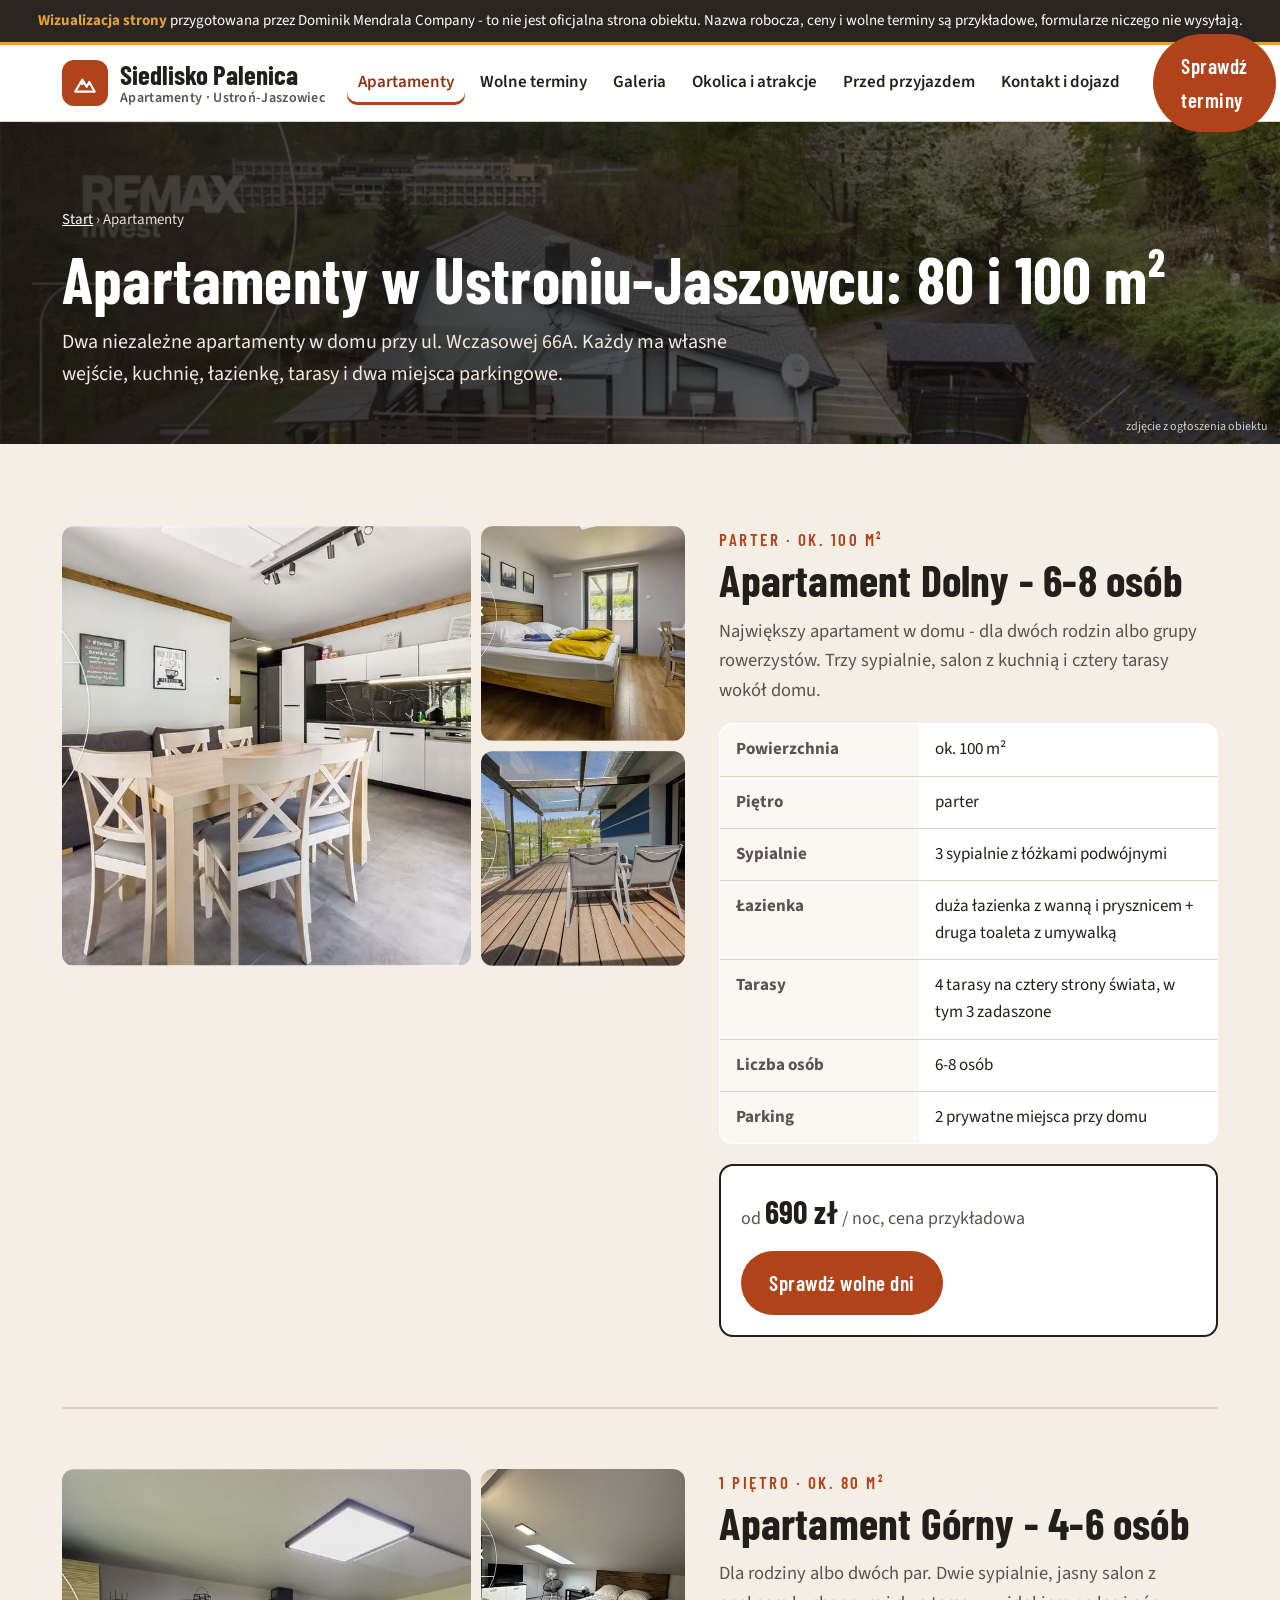
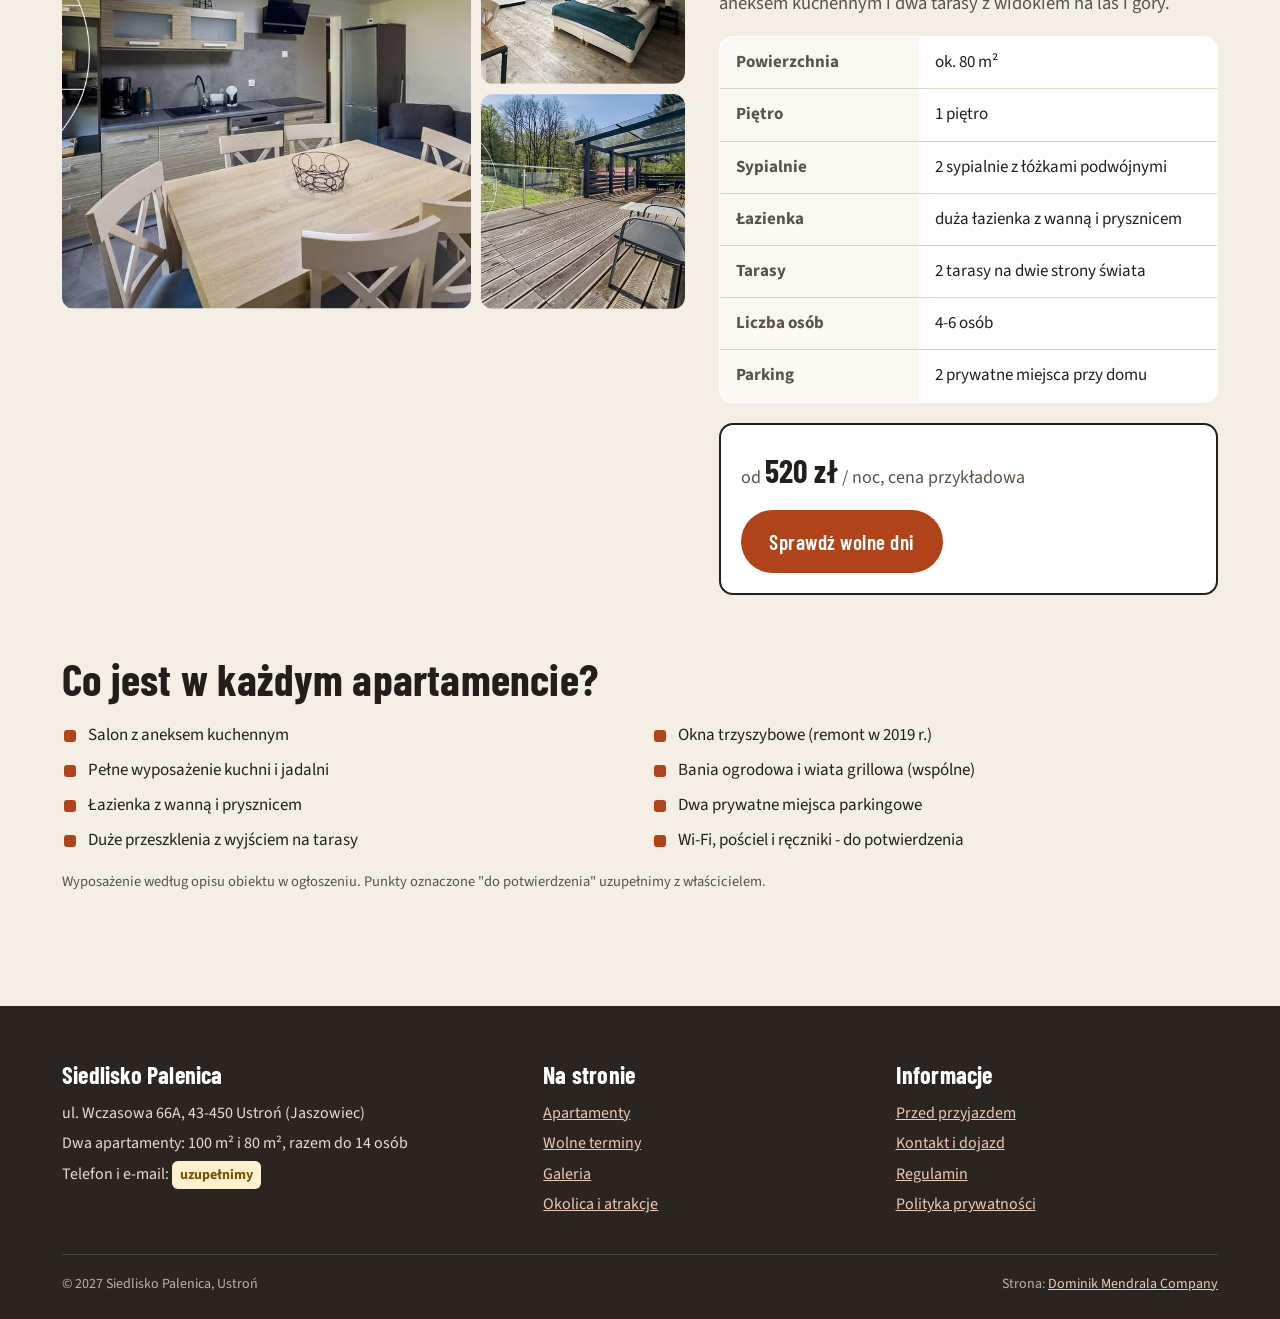
==== apartamenty/index.html @ 00239692 "Wizualizacja strony (próbka)" ====
<!DOCTYPE html>
<html lang="pl">
<head>
<meta charset="UTF-8">
<meta name="viewport" content="width=device-width, initial-scale=1">
<title>Apartamenty 80 i 100 m² w Ustroniu-Jaszowcu - sypialnie, tarasy</title>
<meta name="description" content="Apartament Dolny 100 m² (3 sypialnie, 6-8 osób, 4 tarasy) i Górny 80 m² (2 sypialnie, 4-6 osób). Ustroń-Jaszowiec, przy Bike Parku Palenica.">
<meta name="robots" content="noindex, nofollow">
<link rel="preconnect" href="https://fonts.googleapis.com">
<link rel="preconnect" href="https://fonts.gstatic.com" crossorigin>
<link rel="stylesheet" href="https://fonts.googleapis.com/css2?family=Barlow+Condensed:wght@600;700&family=Source+Sans+3:wght@400;600;700&display=swap">
<link rel="stylesheet" href="../assets/style.css?v=20261124b">
</head>
<body data-base="../" data-page="apartamenty">
<div class="demo-bar"><span class="db-long"><b>Wizualizacja strony</b> przygotowana przez Dominik Mendrala Company - to nie jest oficjalna strona obiektu. Nazwa robocza, ceny i wolne terminy są przykładowe, formularze niczego nie wysyłają.</span><span class="db-short"><b>Próbka strony</b> - to nie jest oficjalna strona obiektu, ceny i terminy przykładowe</span></div>
<header>
  <div class="wrap nav">
    <a class="logo" href="../" aria-label="Siedlisko Palenica - strona główna">
      <span class="logo-mark" aria-hidden="true"><svg width="26" height="26" viewBox="0 0 24 24" fill="none" stroke="currentColor" stroke-width="2" stroke-linecap="round" stroke-linejoin="round"><path d="m3 20 6.5-11 4 6.5L16 11l5 9z"/><path d="m8 11.5 1.5 1.5 1.5-1.5"/></svg></span>
      <span class="logo-txt">Siedlisko Palenica<small>Apartamenty · Ustroń-Jaszowiec</small></span>
    </a>
    <ul class="menu"><li><a href="../apartamenty/" class="on" aria-current="page">Apartamenty</a></li><li><a href="../rezerwacja/">Wolne terminy</a></li><li><a href="../galeria/">Galeria</a></li><li><a href="../okolica/">Okolica i atrakcje</a></li><li><a href="../przed-przyjazdem/">Przed przyjazdem</a></li><li><a href="../kontakt/">Kontakt i dojazd</a></li></ul>
    <div class="nav-right"><a class="btn btn-rust" href="../rezerwacja/">Sprawdź terminy</a></div>
    <button class="burger" type="button" aria-label="Menu" aria-expanded="false" onclick="const h=this.closest('header');h.classList.toggle('open');this.setAttribute('aria-expanded',h.classList.contains('open'))"><span></span><span></span><span></span></button>
  </div>
</header>
<main>
<section class="page-hero" style="background-image:url('../img/dom-i-ogrod-siedlisko-palenica.jpg')">
  <div class="wrap"><div class="crumbs"><a href="../">Start</a> › Apartamenty</div><h1>Apartamenty w Ustroniu-Jaszowcu: 80 i 100 m²</h1><p>Dwa niezależne apartamenty w domu przy ul. Wczasowej 66A. Każdy ma własne wejście, kuchnię, łazienkę, tarasy i dwa miejsca parkingowe.</p></div>
  <div class="photo-credit">zdjęcie z ogłoszenia obiektu</div>
</section>
<section><div class="wrap">
<div class="apt-detail" id="dolny">
  <div class="strip"><div><img src="../img/salon-z-kuchnia-apartament-dolny-ustron.jpg" alt="Salon z aneksem kuchennym i stołem w Apartamencie Dolnym" data-full="../img/salon-z-kuchnia-apartament-dolny-ustron.jpg"></div><div><img src="../img/sypialnia-apartament-dolny-ustron-m.jpg" alt="Sypialnia z łóżkiem podwójnym i wyjściem na taras w Apartamencie Dolnym" width="640" height="427" loading="lazy" data-full="../img/sypialnia-apartament-dolny-ustron.jpg"></div><div><img src="../img/taras-apartament-dolny-ustron-m.jpg" alt="Zadaszony taras z widokiem na las przy Apartamencie Dolnym" width="640" height="427" loading="lazy" data-full="../img/taras-apartament-dolny-ustron.jpg"></div></div>
  <div>
    <span class="kicker">parter · ok. 100 m²</span>
    <h2>Apartament Dolny - 6-8 osób</h2>
    <p class="lead" style="font-size:18.5px">Największy apartament w domu - dla dwóch rodzin albo grupy rowerzystów. Trzy sypialnie, salon z kuchnią i cztery tarasy wokół domu.</p>
    <table class="spec">
      <tr><th>Powierzchnia</th><td>ok. 100 m²</td></tr>
      <tr><th>Piętro</th><td>parter</td></tr>
      <tr><th>Sypialnie</th><td>3 sypialnie z łóżkami podwójnymi</td></tr>
      <tr><th>Łazienka</th><td>duża łazienka z wanną i prysznicem + druga toaleta z umywalką</td></tr>
      <tr><th>Tarasy</th><td>4 tarasy na cztery strony świata, w tym 3 zadaszone</td></tr>
      <tr><th>Liczba osób</th><td>6-8 osób</td></tr>
      <tr><th>Parking</th><td>2 prywatne miejsca przy domu</td></tr>
    </table>
    <div class="price-box"><div><span class="muted">od</span> <b>690 zł</b> <span class="muted">/ noc, cena przykładowa</span></div><a class="btn btn-rust" href="../rezerwacja/?apartament=dolny">Sprawdź wolne dni</a></div>
  </div>
</div><div class="apt-detail" id="gorny">
  <div class="strip"><div><img src="../img/salon-z-kuchnia-apartament-gorny-ustron.jpg" alt="Kuchnia z jadalnią i sofą w Apartamencie Górnym" data-full="../img/salon-z-kuchnia-apartament-gorny-ustron.jpg"></div><div><img src="../img/sypialnia-poddasze-apartament-gorny-ustron-m.jpg" alt="Sypialnia na poddaszu z oknami dachowymi w Apartamencie Górnym" width="640" height="427" loading="lazy" data-full="../img/sypialnia-poddasze-apartament-gorny-ustron.jpg"></div><div><img src="../img/taras-apartament-gorny-ustron-m.jpg" alt="Taras Apartamentu Górnego z widokiem na las" width="640" height="427" loading="lazy" data-full="../img/taras-apartament-gorny-ustron.jpg"></div></div>
  <div>
    <span class="kicker">1 piętro · ok. 80 m²</span>
    <h2>Apartament Górny - 4-6 osób</h2>
    <p class="lead" style="font-size:18.5px">Dla rodziny albo dwóch par. Dwie sypialnie, jasny salon z aneksem kuchennym i dwa tarasy z widokiem na las i góry.</p>
    <table class="spec">
      <tr><th>Powierzchnia</th><td>ok. 80 m²</td></tr>
      <tr><th>Piętro</th><td>1 piętro</td></tr>
      <tr><th>Sypialnie</th><td>2 sypialnie z łóżkami podwójnymi</td></tr>
      <tr><th>Łazienka</th><td>duża łazienka z wanną i prysznicem</td></tr>
      <tr><th>Tarasy</th><td>2 tarasy na dwie strony świata</td></tr>
      <tr><th>Liczba osób</th><td>4-6 osób</td></tr>
      <tr><th>Parking</th><td>2 prywatne miejsca przy domu</td></tr>
    </table>
    <div class="price-box"><div><span class="muted">od</span> <b>520 zł</b> <span class="muted">/ noc, cena przykładowa</span></div><a class="btn btn-rust" href="../rezerwacja/?apartament=gorny">Sprawdź wolne dni</a></div>
  </div>
</div>
  <div style="margin-top:60px">
    <h2>Co jest w każdym apartamencie?</h2>
    <ul class="equip"><li>Salon z aneksem kuchennym</li><li>Pełne wyposażenie kuchni i jadalni</li><li>Łazienka z wanną i prysznicem</li><li>Duże przeszklenia z wyjściem na tarasy</li><li>Okna trzyszybowe (remont w 2019 r.)</li><li>Bania ogrodowa i wiata grillowa (wspólne)</li><li>Dwa prywatne miejsca parkingowe</li><li>Wi-Fi, pościel i ręczniki - do potwierdzenia</li></ul>
    <p class="note">Wyposażenie według opisu obiektu w ogłoszeniu. Punkty oznaczone "do potwierdzenia" uzupełnimy z właścicielem.</p>
  </div>
</div></section>
</main>
<footer>
  <div class="wrap">
    <div class="foot">
      <div>
        <h4>Siedlisko Palenica</h4>
        <p>ul. Wczasowa 66A, 43-450 Ustroń (Jaszowiec)<br>Dwa apartamenty: 100 m² i 80 m², razem do 14 osób<br>Telefon i e-mail: <span class="todo">uzupełnimy</span></p>
      </div>
      <div>
        <h4>Na stronie</h4>
        <p><a href="../apartamenty/">Apartamenty</a><br><a href="../rezerwacja/">Wolne terminy</a><br><a href="../galeria/">Galeria</a><br><a href="../okolica/">Okolica i atrakcje</a></p>
      </div>
      <div>
        <h4>Informacje</h4>
        <p><a href="../przed-przyjazdem/">Przed przyjazdem</a><br><a href="../kontakt/">Kontakt i dojazd</a><br><a href="#">Regulamin</a><br><a href="#">Polityka prywatności</a></p>
      </div>
    </div>
    <div class="copy"><span>© 2027 Siedlisko Palenica, Ustroń</span><span>Strona: <a href="https://dmcompany.com.pl">Dominik Mendrala Company</a></span></div>
  </div>
</footer>
<a class="btn btn-rust mobile-cta" href="../rezerwacja/">Sprawdź wolne terminy</a>
<script src="../assets/app.js?v=20261124b"></script>
</body>
</html>
---- assets/style.css ----
/* Wizualizacja - Siedlisko Palenica, Ustroń. Kolory: grafit, rdza, piasek. Czcionki: Barlow Condensed + Source Sans 3. */
:root{
  --ink:#221f1b; --muted:#5b5249; --rust:#b0431a; --rust-d:#8f3412; --sand:#f5eee5; --sand-2:#ece2d5;
  --line:#ded2c3; --paper:#fff; --night:#2a2521; --amber:#e3a33b; --ok:#2f6b3a; --bad:#9b2c1c;
  --r:14px; --shadow:0 10px 30px rgba(34,31,27,.12);
  --head:'Barlow Condensed',system-ui,sans-serif; --body:'Source Sans 3',system-ui,sans-serif;
}
*{box-sizing:border-box;margin:0;padding:0}
html{scroll-behavior:smooth}
body{font-family:var(--body);font-size:18px;line-height:1.6;color:var(--ink);background:var(--sand);-webkit-font-smoothing:antialiased}
img{max-width:100%;display:block}
a{color:var(--rust-d)}
h1,h2,h3,h4{font-family:var(--head);line-height:1.1;letter-spacing:.2px}
h1{font-size:clamp(38px,5.4vw,64px);font-weight:700}
h2{font-size:clamp(32px,3.6vw,44px);font-weight:700}
h3{font-size:26px;font-weight:600}
.wrap{max-width:1200px;margin:0 auto;padding:0 22px}
section{padding:72px 0}
.kicker{font-family:var(--head);font-weight:600;font-size:17px;letter-spacing:2.5px;text-transform:uppercase;color:var(--rust)}
.lead{font-size:20px;color:var(--muted);max-width:760px;margin-top:12px}
.muted{color:var(--muted)}
.btn{display:inline-flex;align-items:center;justify-content:center;gap:8px;font-family:var(--head);font-size:21px;font-weight:600;letter-spacing:.5px;padding:13px 26px;border-radius:999px;border:2px solid transparent;cursor:pointer;text-decoration:none;transition:.15s}
.btn-rust{background:var(--rust);color:#fff}
.btn-rust:hover{background:var(--rust-d)}
.btn-line{background:transparent;color:var(--ink);border-color:var(--ink)}
.btn-line:hover{background:var(--ink);color:#fff}
.btn-light{background:#fff;color:var(--ink)}
.btn[disabled]{opacity:.45;cursor:not-allowed}

/* pasek próbki */
.demo-bar{background:var(--night);color:#fff;font-size:15px;padding:9px 16px;text-align:center;border-bottom:3px solid var(--amber)}
.demo-bar b{color:var(--amber)}
.db-short{display:none}

/* nagłówek */
header{background:var(--paper);border-bottom:1px solid var(--line);position:sticky;top:0;z-index:40}
.nav{display:flex;align-items:center;gap:22px;height:76px}
.logo{display:flex;align-items:center;gap:12px;text-decoration:none;color:var(--ink)}
.logo-mark{width:46px;height:46px;border-radius:12px;background:var(--rust);color:#fff;display:grid;place-items:center}
.logo-txt{font-family:var(--head);font-size:27px;font-weight:700;line-height:1;white-space:nowrap}
.logo-txt small{display:block;white-space:nowrap;font-family:var(--body);font-size:14px;font-weight:600;color:var(--muted);letter-spacing:.3px;margin-top:3px}
.menu{display:flex;list-style:none;gap:4px;margin-left:auto}
.menu a{display:block;white-space:nowrap;padding:8px 11px;border-radius:10px;text-decoration:none;color:var(--ink);font-weight:600;font-size:17px}
.menu a:hover{background:var(--sand)}
.menu a.on{color:var(--rust-d);box-shadow:inset 0 -3px 0 var(--rust)}
.burger{display:none;margin-left:auto;background:none;border:0;width:48px;height:48px;cursor:pointer;flex-direction:column;justify-content:center;gap:6px;align-items:center}
.burger span{display:block;width:28px;height:3px;background:var(--ink);border-radius:3px;transition:.2s}

/* hero startowy */
.hero{position:relative;min-height:640px;display:flex;align-items:flex-end;color:#fff;background:#3a332d center/cover no-repeat}
.hero::before{content:"";position:absolute;inset:0;background:linear-gradient(90deg,rgba(25,21,18,.86) 0%,rgba(25,21,18,.55) 48%,rgba(25,21,18,.15) 100%)}
.hero .wrap{position:relative;width:100%;padding-top:90px;padding-bottom:40px}
.hero h1{max-width:760px}
.hero p.sub{font-size:21px;max-width:640px;margin-top:16px;color:#f3ece4}
.hero .chips{display:flex;flex-wrap:wrap;gap:10px;margin-top:22px}
.chip{display:inline-flex;align-items:center;gap:7px;background:rgba(255,255,255,.14);border:1px solid rgba(255,255,255,.35);padding:7px 14px;border-radius:999px;font-weight:600;font-size:16px}
.photo-credit{position:absolute;right:12px;bottom:8px;font-size:12px;color:#eee;opacity:.85;z-index:2}
.photo-credit a{color:#fff}

/* wyszukiwarka */
.search{display:grid;grid-template-columns:1fr 1fr .8fr auto;gap:12px;background:var(--paper);color:var(--ink);padding:18px;border-radius:var(--r);box-shadow:var(--shadow);margin-top:34px;max-width:980px;align-items:end}
.search label{display:flex;flex-direction:column;font-size:15px;font-weight:700;color:var(--muted);gap:5px}
.search input,.search select{font:inherit;font-size:18px;color:var(--ink);padding:12px 12px;border:2px solid var(--line);border-radius:10px;background:#fff;min-height:52px}
.search input:focus,.search select:focus{outline:none;border-color:var(--rust)}
.search .btn{min-height:52px}
.search.inline{margin-top:0;box-shadow:none;border:1px solid var(--line)}

/* pas faktów */
.facts{background:var(--paper);border-bottom:1px solid var(--line)}
.facts .wrap{display:grid;grid-template-columns:repeat(4,1fr);gap:0}
.fact{padding:22px 18px;border-right:1px solid var(--line)}
.fact:last-child{border-right:0}
.fact b{display:block;font-family:var(--head);font-size:34px;color:var(--rust);line-height:1}
.fact span{font-size:16px;color:var(--muted);font-weight:600}

/* apartamenty - karty */
.apt-pair{display:grid;grid-template-columns:1fr 1fr;gap:26px;margin-top:34px}
.apt{background:var(--paper);border-radius:var(--r);overflow:hidden;border:1px solid var(--line);display:flex;flex-direction:column}
.apt .pic{position:relative;aspect-ratio:16/10;background:var(--sand-2)}
.apt .pic img{width:100%;height:100%;object-fit:cover}
.apt .tag{position:absolute;left:14px;top:14px;background:var(--ink);color:#fff;font-family:var(--head);font-size:18px;padding:4px 12px;border-radius:8px}
.apt .body{padding:22px 24px 24px;display:flex;flex-direction:column;gap:10px;flex:1}
.apt .specs{display:flex;flex-wrap:wrap;gap:8px}
.apt .specs span{background:var(--sand);border:1px solid var(--line);padding:4px 12px;border-radius:8px;font-size:16px;font-weight:600}
.apt .from{margin-top:auto;display:flex;align-items:center;justify-content:space-between;gap:12px;flex-wrap:wrap;padding-top:12px;border-top:1px dashed var(--line)}
.apt .from b{font-family:var(--head);font-size:30px}

/* placeholder zdjęcia */
.ph{width:100%;height:100%;min-height:200px;display:grid;place-items:center;text-align:center;padding:20px;background:repeating-linear-gradient(45deg,#e9dfd2,#e9dfd2 14px,#e3d7c8 14px,#e3d7c8 28px);color:var(--muted);font-weight:700;font-size:16px}
.ph small{display:block;font-weight:600;font-size:14px}

/* udogodnienia */
.amen{display:grid;grid-template-columns:repeat(3,1fr);gap:16px;margin-top:30px}
.am{background:var(--paper);border:1px solid var(--line);border-radius:var(--r);padding:20px;display:flex;gap:14px;align-items:flex-start}
.am .ic{flex:0 0 46px;height:46px;border-radius:12px;background:var(--sand);display:grid;place-items:center;color:var(--rust)}
.am h3{font-size:22px}
.am p{font-size:16px;color:var(--muted);margin-top:2px}

/* dwa sezony */
.seasons{display:grid;grid-template-columns:1fr 1fr;gap:26px;margin-top:30px}
.season{position:relative;border-radius:var(--r);overflow:hidden;min-height:360px;color:#fff;display:flex;align-items:flex-end;background:#3a332d center/cover}
.season::before{content:"";position:absolute;inset:0;background:linear-gradient(180deg,rgba(0,0,0,0) 20%,rgba(20,16,13,.88))}
.season .in{position:relative;padding:26px}
.season ul{list-style:none;margin-top:10px}
.season li{padding:3px 0;font-size:17px}
.season li b{color:var(--amber)}
.season .cr{position:absolute;top:10px;right:12px;font-size:12px;opacity:.9;z-index:2}
.season .cr a{color:#fff}

/* atrakcje */
.attr-grid{display:grid;grid-template-columns:repeat(3,1fr);gap:22px;margin-top:30px}
.attr{background:var(--paper);border-radius:var(--r);overflow:hidden;border:1px solid var(--line);display:flex;flex-direction:column}
.attr figure{position:relative;aspect-ratio:3/2;background:var(--sand-2)}
.attr figure img{width:100%;height:100%;object-fit:cover}
.attr figcaption{position:absolute;left:0;right:0;bottom:0;background:linear-gradient(0deg,rgba(0,0,0,.7),transparent);color:#fff;font-size:12px;padding:16px 10px 6px}
.attr figcaption a{color:#fff}
.attr .attr-body{padding:18px 20px 22px}
.dist{display:flex;flex-wrap:wrap;gap:6px;margin-bottom:8px}
.dist span{font-size:14px;font-weight:700;background:var(--sand);border:1px solid var(--line);border-radius:999px;padding:3px 10px;color:var(--rust-d)}
.attr p{font-size:16.5px;color:var(--muted);margin-top:6px}
.attr .src{font-size:13px;margin-top:8px}
.group-title{margin-top:56px}

/* pas grupy */
.band{background:var(--ink);color:#fff;border-radius:var(--r);padding:42px;display:grid;grid-template-columns:1.4fr 1fr;gap:30px;align-items:center}
.band p{color:#e8dfd5;margin-top:10px}
.band ul{list-style:none;display:grid;gap:8px}
.band li{background:rgba(255,255,255,.08);border-radius:10px;padding:10px 14px;font-weight:600}

/* strona podstrony - nagłówek */
.page-hero{color:#fff;background:#3a332d center/cover;position:relative;padding:86px 0 54px}
.page-hero::before{content:"";position:absolute;inset:0;background:linear-gradient(90deg,rgba(25,21,18,.88),rgba(25,21,18,.45))}
.page-hero .wrap{position:relative}
.page-hero p{font-size:20px;max-width:720px;margin-top:12px;color:#f1e9df}
.crumbs{font-size:15px;margin-bottom:12px;color:#e9dfd3}
.crumbs a{color:#fff}

/* apartament - szczegóły */
.apt-detail{display:grid;grid-template-columns:1.25fr 1fr;gap:34px;align-items:start;margin-top:10px}
.apt-detail + .apt-detail{margin-top:70px;padding-top:60px;border-top:2px solid var(--line)}
.strip{display:grid;grid-template-columns:2fr 1fr;grid-template-rows:1fr 1fr;gap:10px;height:440px}
.strip > *{border-radius:12px;overflow:hidden;background:var(--sand-2)}
.strip > *:first-child{grid-row:1/3}
.strip img{width:100%;height:100%;object-fit:cover}
table.spec{width:100%;border-collapse:collapse;background:var(--paper);border-radius:var(--r);overflow:hidden;border:1px solid var(--line);margin-top:18px}
table.spec th,table.spec td{text-align:left;padding:12px 16px;border-bottom:1px solid var(--line);font-size:17px;vertical-align:top}
table.spec th{width:40%;color:var(--muted);font-weight:700;background:#fbf8f4}
table.spec tr:last-child th,table.spec tr:last-child td{border-bottom:0}
.equip{columns:2;gap:24px;margin-top:14px;list-style:none}
.equip li{padding:4px 0 4px 26px;position:relative;break-inside:avoid;font-size:17px}
.equip li::before{content:"";position:absolute;left:2px;top:12px;width:12px;height:12px;border-radius:3px;background:var(--rust)}
.price-box{background:var(--paper);border:2px solid var(--ink);border-radius:var(--r);padding:20px;margin-top:20px;display:flex;justify-content:space-between;align-items:center;gap:14px;flex-wrap:wrap}
.price-box b{font-family:var(--head);font-size:32px}

/* rezerwacja */
.results-head{font-family:var(--head);font-size:28px;margin:34px 0 16px}
.result{display:grid;grid-template-columns:260px 1fr 250px;gap:20px;background:var(--paper);border:1px solid var(--line);border-radius:var(--r);padding:16px;margin-bottom:16px;align-items:center}
.result .rp{border-radius:10px;overflow:hidden;aspect-ratio:4/3;background:var(--sand-2)}
.result .rp img{width:100%;height:100%;object-fit:cover}
.result h3{font-size:26px}
.result ul{list-style:none;margin-top:6px}
.result li{font-size:16px;color:var(--muted)}
.result li::before{content:"· ";color:var(--rust);font-weight:700}
.r-side{text-align:right;display:flex;flex-direction:column;gap:10px;align-items:flex-end}
.avail{font-weight:700;font-size:15px;padding:4px 12px;border-radius:999px}
.avail.free{background:#e4f1e5;color:var(--ok)}
.avail.taken{background:#f6e0db;color:var(--bad)}
.result.taken{opacity:.75}
.price{font-size:15px;color:var(--muted)}
.price b{font-family:var(--head);font-size:30px;color:var(--ink)}
.cal-wrap{display:grid;grid-template-columns:1fr 330px;gap:24px;margin-top:20px;align-items:start}
.cal{background:var(--paper);border:1px solid var(--line);border-radius:var(--r);padding:20px}
.tabs{display:flex;flex-wrap:wrap;gap:8px;margin-bottom:16px}
.tab{font:inherit;font-weight:700;font-size:16px;padding:9px 16px;border-radius:999px;border:2px solid var(--line);background:#fff;cursor:pointer}
.tab.on{background:var(--ink);border-color:var(--ink);color:#fff}
.cal-nav{display:flex;justify-content:space-between;align-items:center;margin-bottom:10px}
.cal-nav button{font:inherit;font-weight:700;border:2px solid var(--line);background:#fff;border-radius:10px;padding:6px 14px;cursor:pointer}
.cal-nav button[disabled]{opacity:.35;cursor:default}
.months{display:grid;grid-template-columns:1fr 1fr;gap:26px}
.month h4{font-family:var(--head);font-size:24px;text-transform:capitalize;margin-bottom:8px}
.grid{display:grid;grid-template-columns:repeat(7,1fr);gap:4px}
.dow{text-align:center;font-size:13px;font-weight:700;color:var(--muted);text-transform:uppercase}
.day{font:inherit;font-weight:700;font-size:16px;border:0;border-radius:8px;background:#f1f7f1;color:var(--ink);aspect-ratio:1/1;cursor:pointer;display:flex;flex-direction:column;align-items:center;justify-content:center;line-height:1.1}
.day small{font-size:10.5px;font-weight:600;color:var(--muted)}
.day:hover:not([disabled]){outline:2px solid var(--rust)}
.day.busy{background:repeating-linear-gradient(45deg,#f4dcd6,#f4dcd6 5px,#efd0c8 5px,#efd0c8 10px);color:#a9867d;text-decoration:line-through;cursor:not-allowed}
.day.off,.day.past{background:#f3efea;color:#c5bab0;cursor:not-allowed}
.day.empty{background:none}
.day.start,.day.end{background:var(--rust);color:#fff}
.day.start small,.day.end small{color:#ffe5d8}
.day.in-range{background:#f6d5c4}
.legend{display:flex;flex-wrap:wrap;gap:16px;margin-top:14px;font-size:14px;color:var(--muted)}
.legend i{display:inline-block;width:14px;height:14px;border-radius:4px;vertical-align:-2px;margin-right:6px}
.summary{background:var(--paper);border:2px solid var(--ink);border-radius:var(--r);padding:20px;position:sticky;top:96px}
.summary h3{margin-bottom:10px}
.summary dl{display:grid;grid-template-columns:auto 1fr;gap:8px 12px;font-size:16px}
.summary dt{color:var(--muted);font-weight:700}
.summary dd{text-align:right;font-weight:600}
.summary .tot{font-family:var(--head);font-size:30px}
.note{font-size:14.5px;color:var(--muted);margin-top:12px}
.sync{display:flex;gap:10px;align-items:flex-start;background:#fff7ea;border:1px solid #f0d9ae;border-radius:12px;padding:12px 14px;margin-top:16px;font-size:15px}

/* modal i lightbox */
.modal,.lightbox{position:fixed;inset:0;background:rgba(20,16,13,.72);display:none;align-items:center;justify-content:center;z-index:100;padding:16px}
.modal.on,.lightbox.on{display:flex}
.modal-box{background:#fff;border-radius:var(--r);max-width:520px;width:100%;padding:28px;position:relative;max-height:92vh;overflow:auto}
.x{position:absolute;right:12px;top:8px;border:0;background:none;font-size:34px;cursor:pointer;color:var(--muted)}
.mini{background:var(--sand);border-radius:10px;padding:12px 14px;margin:12px 0 6px;font-size:16px}
.f{display:flex;flex-direction:column;font-weight:700;font-size:15px;color:var(--muted);margin-top:12px;gap:5px}
.f input,.f textarea,.f select{font:inherit;font-size:17px;color:var(--ink);border:2px solid var(--line);border-radius:10px;padding:11px 12px}
.chk{display:flex;gap:10px;font-size:14.5px;margin-top:14px;align-items:flex-start;color:var(--muted)}
.chk input{margin-top:4px;width:18px;height:18px}
.ok-msg{display:none;text-align:center;padding:10px 0}
.ok-msg .ico{width:64px;height:64px;border-radius:50%;background:#e4f1e5;color:var(--ok);display:grid;place-items:center;font-size:34px;margin:0 auto 10px}
.lightbox img{max-height:86vh;max-width:92vw;border-radius:10px}
.lb-btn,.lb-close{position:absolute;background:rgba(255,255,255,.15);color:#fff;border:0;font-size:40px;width:56px;height:56px;border-radius:50%;cursor:pointer}
.lb-prev{left:16px}.lb-next{right:16px}.lb-close{top:16px;right:16px;font-size:34px}

/* galeria */
.gal{display:grid;grid-template-columns:repeat(4,1fr);gap:10px;margin-top:26px}
.gal button{border:0;padding:0;border-radius:10px;overflow:hidden;cursor:zoom-in;aspect-ratio:4/3;background:var(--sand-2)}
.gal button:nth-child(5n+1){grid-column:span 2;grid-row:span 2;aspect-ratio:auto}
.gal img{width:100%;height:100%;object-fit:cover;transition:.3s}
.gal button:hover img{transform:scale(1.04)}

/* zasady, pytania */
.rules{display:grid;grid-template-columns:1fr 1fr;gap:30px;align-items:start}
details{background:var(--paper);border:1px solid var(--line);border-radius:12px;padding:16px 20px;margin-top:12px}
summary{font-weight:700;cursor:pointer;font-size:18px}
details p{margin-top:10px;color:var(--muted)}
.todo{display:inline-block;background:#fff1cf;color:#7a5200;border-radius:6px;padding:1px 8px;font-size:14px;font-weight:700}

/* kontakt */
.contact-grid{display:grid;grid-template-columns:1fr 1.2fr;gap:28px;align-items:start}
.contact-card{background:var(--paper);border:1px solid var(--line);border-radius:var(--r);padding:26px;display:grid;gap:18px}
.map{border-radius:var(--r);overflow:hidden;border:1px solid var(--line);min-height:420px;background:var(--sand-2)}
.map iframe{width:100%;height:100%;min-height:420px;border:0}

/* stopka */
footer{background:var(--night);color:#e7ddd2;padding:56px 0 24px;margin-top:40px}
.foot{display:grid;grid-template-columns:1.4fr 1fr 1fr;gap:30px}
footer h4{font-size:24px;color:#fff;margin-bottom:10px}
footer a{color:#f2c9b6}
footer p{font-size:16px;line-height:1.9}
.copy{display:flex;justify-content:space-between;gap:16px;flex-wrap:wrap;border-top:1px solid rgba(255,255,255,.12);margin-top:34px;padding-top:18px;font-size:14px;color:#bfb2a4}
.mobile-cta{display:none}

/* telefon */
@media (max-width:1140px){
  .menu{display:none;position:absolute;left:0;right:0;top:76px;background:#fff;flex-direction:column;padding:10px 16px 20px;border-bottom:2px solid var(--line);box-shadow:0 14px 24px rgba(0,0,0,.12)}
  header.open .menu{display:flex}
  .menu a{font-size:20px;padding:14px 12px;border-bottom:1px solid var(--sand-2)}
  .burger{display:flex}
  header.open .burger span:nth-child(1){transform:translateY(9px) rotate(45deg)}
  header.open .burger span:nth-child(2){opacity:0}
  header.open .burger span:nth-child(3){transform:translateY(-9px) rotate(-45deg)}
  .nav-right{display:none}
}
@media (max-width:980px){
  .search{grid-template-columns:1fr 1fr}
  .search .btn{grid-column:1/-1}
  .facts .wrap{grid-template-columns:1fr 1fr}
  .fact:nth-child(2){border-right:0}
  .fact:nth-child(-n+2){border-bottom:1px solid var(--line)}
  .apt-pair,.seasons,.band,.apt-detail,.cal-wrap,.rules,.contact-grid,.foot{grid-template-columns:1fr}
  .amen,.attr-grid{grid-template-columns:1fr 1fr}
  .result{grid-template-columns:200px 1fr}
  .r-side{grid-column:1/-1;flex-direction:row;justify-content:space-between;align-items:center;text-align:left;flex-wrap:wrap}
  .summary{position:static}
  .gal{grid-template-columns:repeat(2,1fr)}
}
@media (max-width:640px){
  body{font-size:18px}
  section{padding:52px 0}
  .wrap{padding:0 18px}
  .db-long{display:none}.db-short{display:inline}
  .demo-bar{font-size:14px}
  .nav{height:68px}
  .menu{top:68px}
  .logo-txt{font-size:23px}
  .logo-mark{width:40px;height:40px}
  .hero{min-height:0}
  .hero .wrap{padding-top:56px;padding-bottom:26px}
  .hero::before{background:linear-gradient(180deg,rgba(25,21,18,.55),rgba(25,21,18,.9))}
  .hero p.sub{font-size:19px}
  .search{grid-template-columns:1fr;padding:16px}
  .facts .wrap{padding:0}
  .fact b{font-size:30px}
  .amen,.attr-grid{grid-template-columns:1fr}
  .band{padding:28px 22px}
  .strip{height:auto;grid-template-columns:1fr 1fr;grid-template-rows:220px 120px}
  .strip > *:first-child{grid-column:1/3;grid-row:1}
  .equip{columns:1}
  .result{grid-template-columns:1fr}
  .months{grid-template-columns:1fr}
  .month + .month{display:none}
  .day{font-size:17px}
  .gal{grid-template-columns:1fr 1fr}
  .gal button:nth-child(5n+1){grid-column:span 2;grid-row:auto;aspect-ratio:4/3}
  .mobile-cta{display:flex;position:fixed;left:12px;right:12px;bottom:12px;z-index:50;box-shadow:0 10px 24px rgba(0,0,0,.3)}
  footer{padding-bottom:90px}
  table.spec th,table.spec td{padding:10px 12px;font-size:16px}
  table.spec th{width:44%}
}
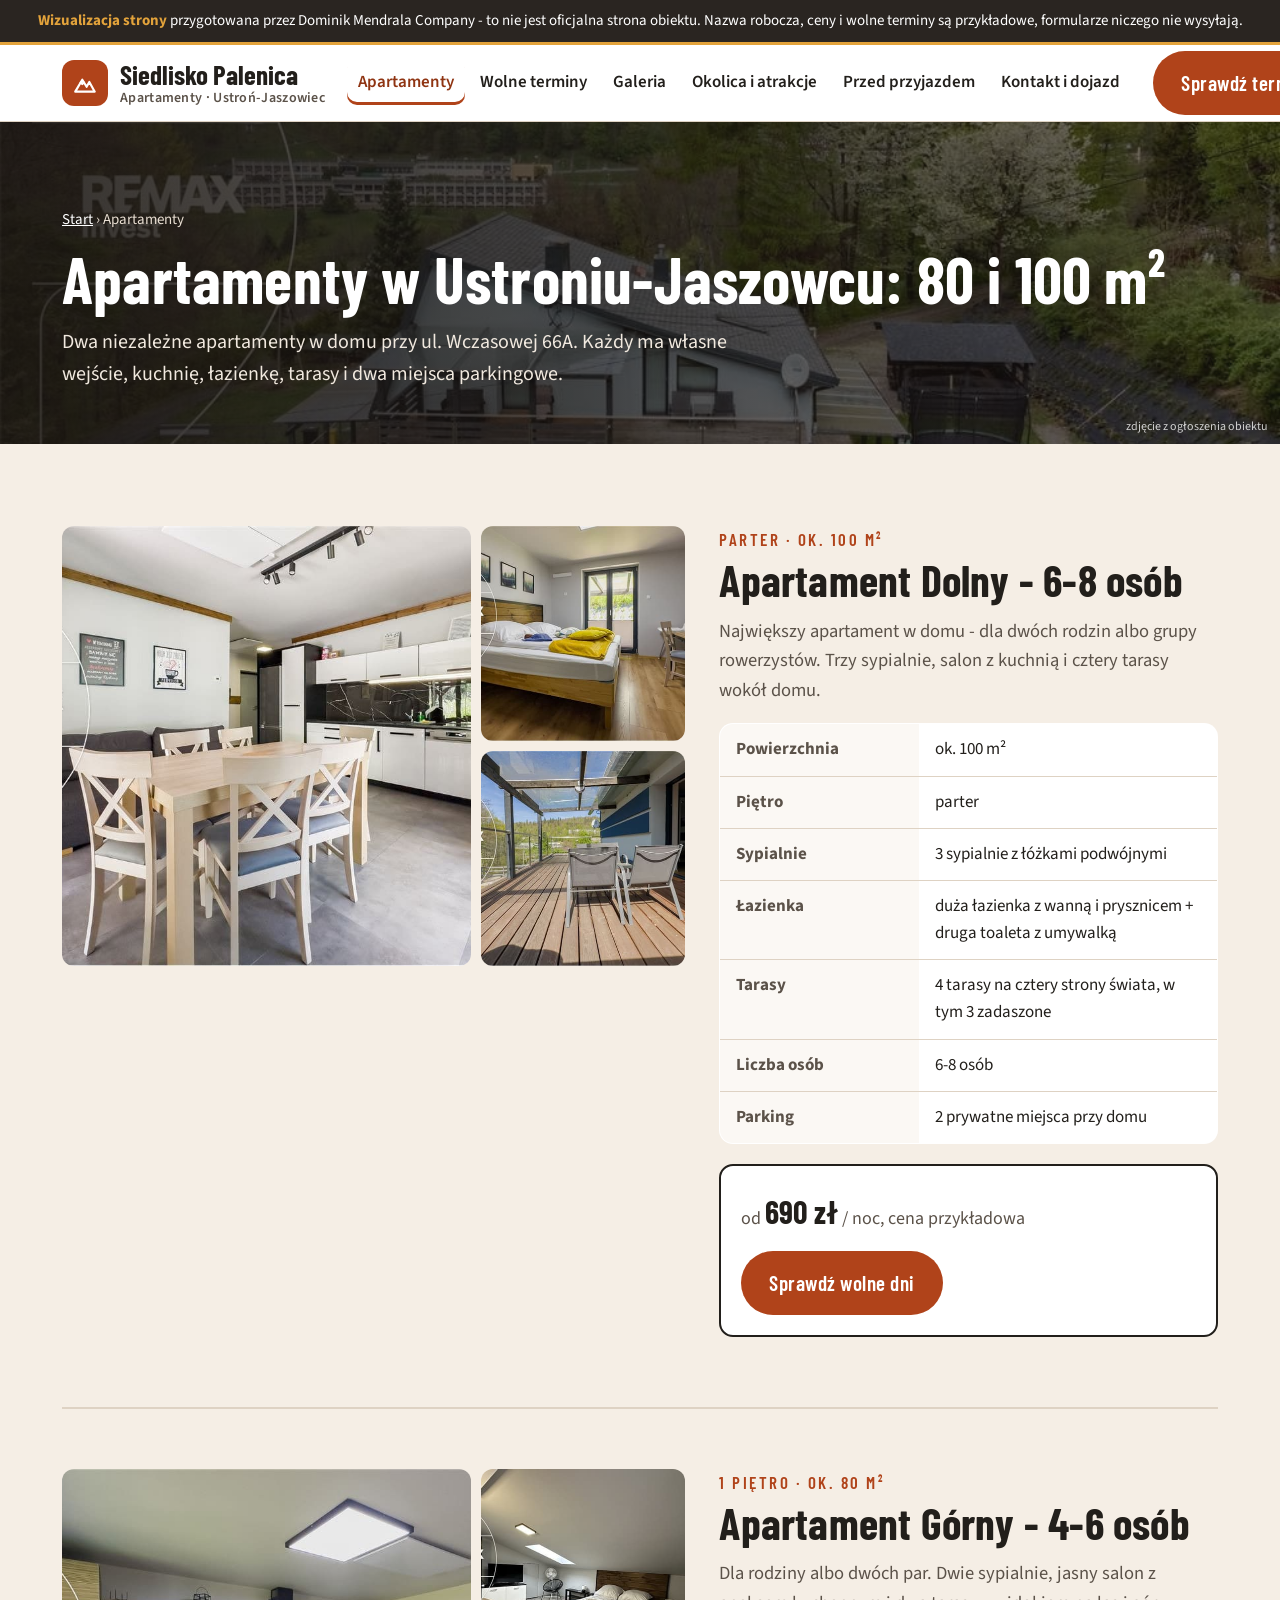
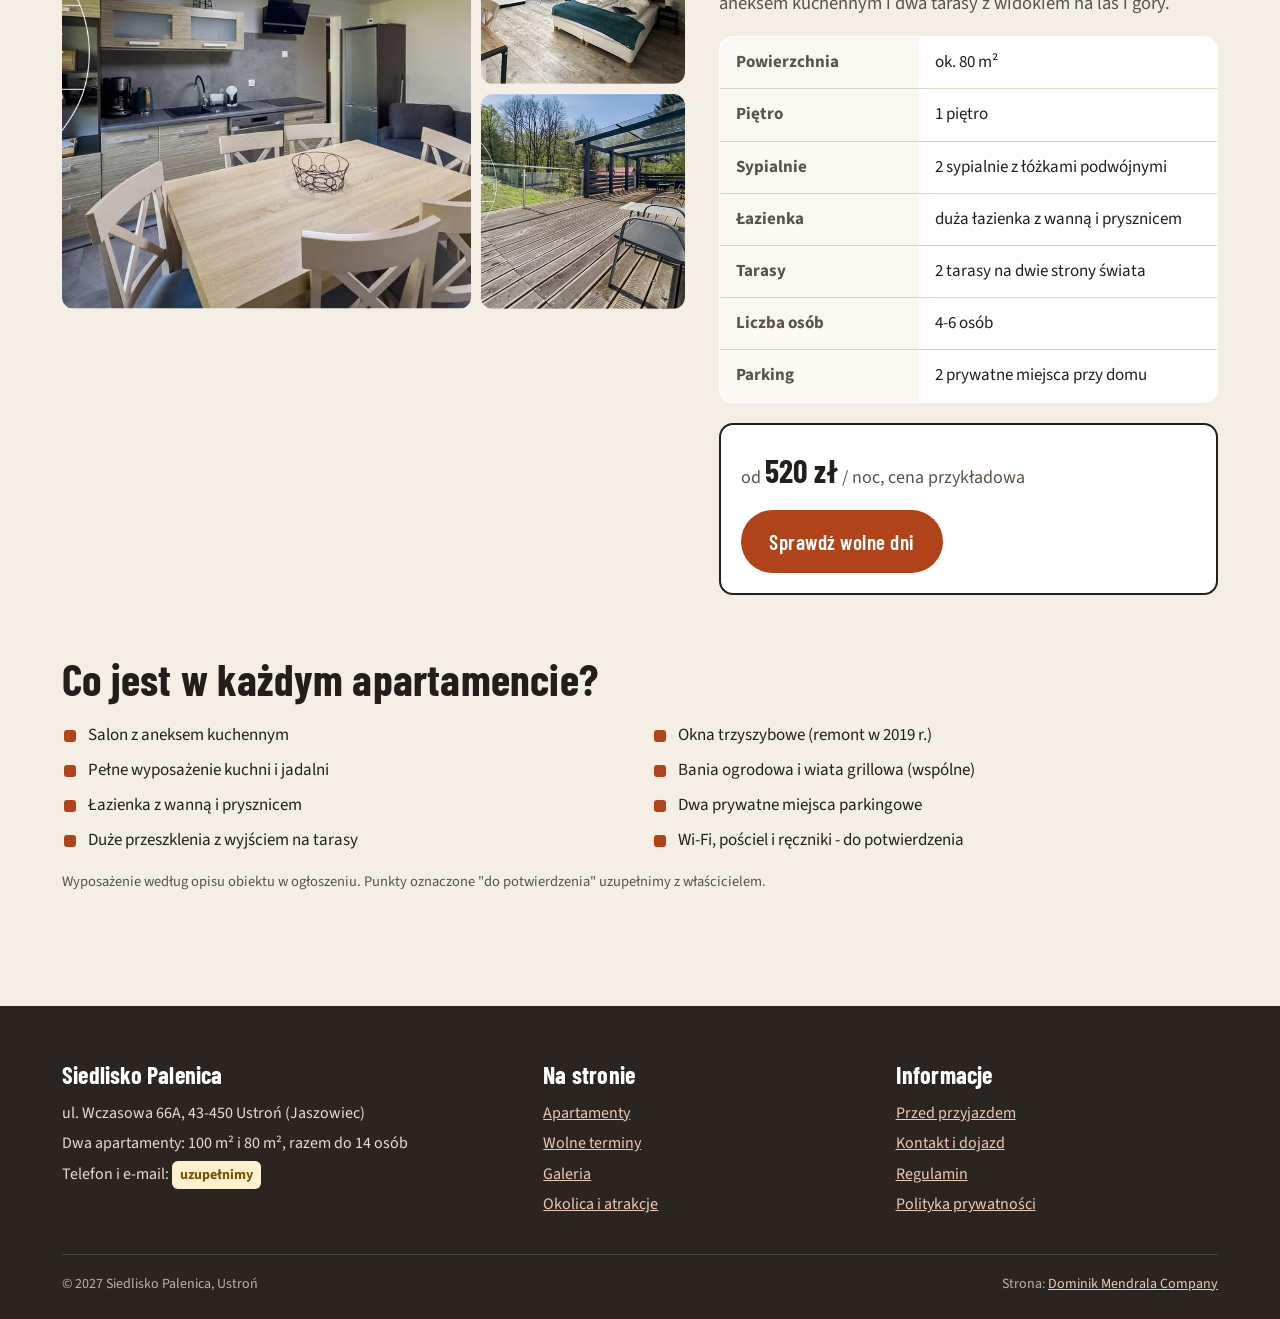
==== commit 80e87cee: "Przycisk w nagłówku w jednej linii" ====
--- a/apartamenty/index.html
+++ b/apartamenty/index.html
@@ -9,7 +9,7 @@
 <link rel="preconnect" href="https://fonts.googleapis.com">
 <link rel="preconnect" href="https://fonts.gstatic.com" crossorigin>
 <link rel="stylesheet" href="https://fonts.googleapis.com/css2?family=Barlow+Condensed:wght@600;700&family=Source+Sans+3:wght@400;600;700&display=swap">
-<link rel="stylesheet" href="../assets/style.css?v=20261124b">
+<link rel="stylesheet" href="../assets/style.css?v=20261124c">
 </head>
 <body data-base="../" data-page="apartamenty">
 <div class="demo-bar"><span class="db-long"><b>Wizualizacja strony</b> przygotowana przez Dominik Mendrala Company - to nie jest oficjalna strona obiektu. Nazwa robocza, ceny i wolne terminy są przykładowe, formularze niczego nie wysyłają.</span><span class="db-short"><b>Próbka strony</b> - to nie jest oficjalna strona obiektu, ceny i terminy przykładowe</span></div>
@@ -92,6 +92,6 @@
   </div>
 </footer>
 <a class="btn btn-rust mobile-cta" href="../rezerwacja/">Sprawdź wolne terminy</a>
-<script src="../assets/app.js?v=20261124b"></script>
+<script src="../assets/app.js?v=20261124c"></script>
 </body>
 </html>
--- a/assets/style.css
+++ b/assets/style.css
@@ -19,7 +19,7 @@
 .kicker{font-family:var(--head);font-weight:600;font-size:17px;letter-spacing:2.5px;text-transform:uppercase;color:var(--rust)}
 .lead{font-size:20px;color:var(--muted);max-width:760px;margin-top:12px}
 .muted{color:var(--muted)}
-.btn{display:inline-flex;align-items:center;justify-content:center;gap:8px;font-family:var(--head);font-size:21px;font-weight:600;letter-spacing:.5px;padding:13px 26px;border-radius:999px;border:2px solid transparent;cursor:pointer;text-decoration:none;transition:.15s}
+.btn{white-space:nowrap;display:inline-flex;align-items:center;justify-content:center;gap:8px;font-family:var(--head);font-size:21px;font-weight:600;letter-spacing:.5px;padding:13px 26px;border-radius:999px;border:2px solid transparent;cursor:pointer;text-decoration:none;transition:.15s}
 .btn-rust{background:var(--rust);color:#fff}
 .btn-rust:hover{background:var(--rust-d)}
 .btn-line{background:transparent;color:var(--ink);border-color:var(--ink)}
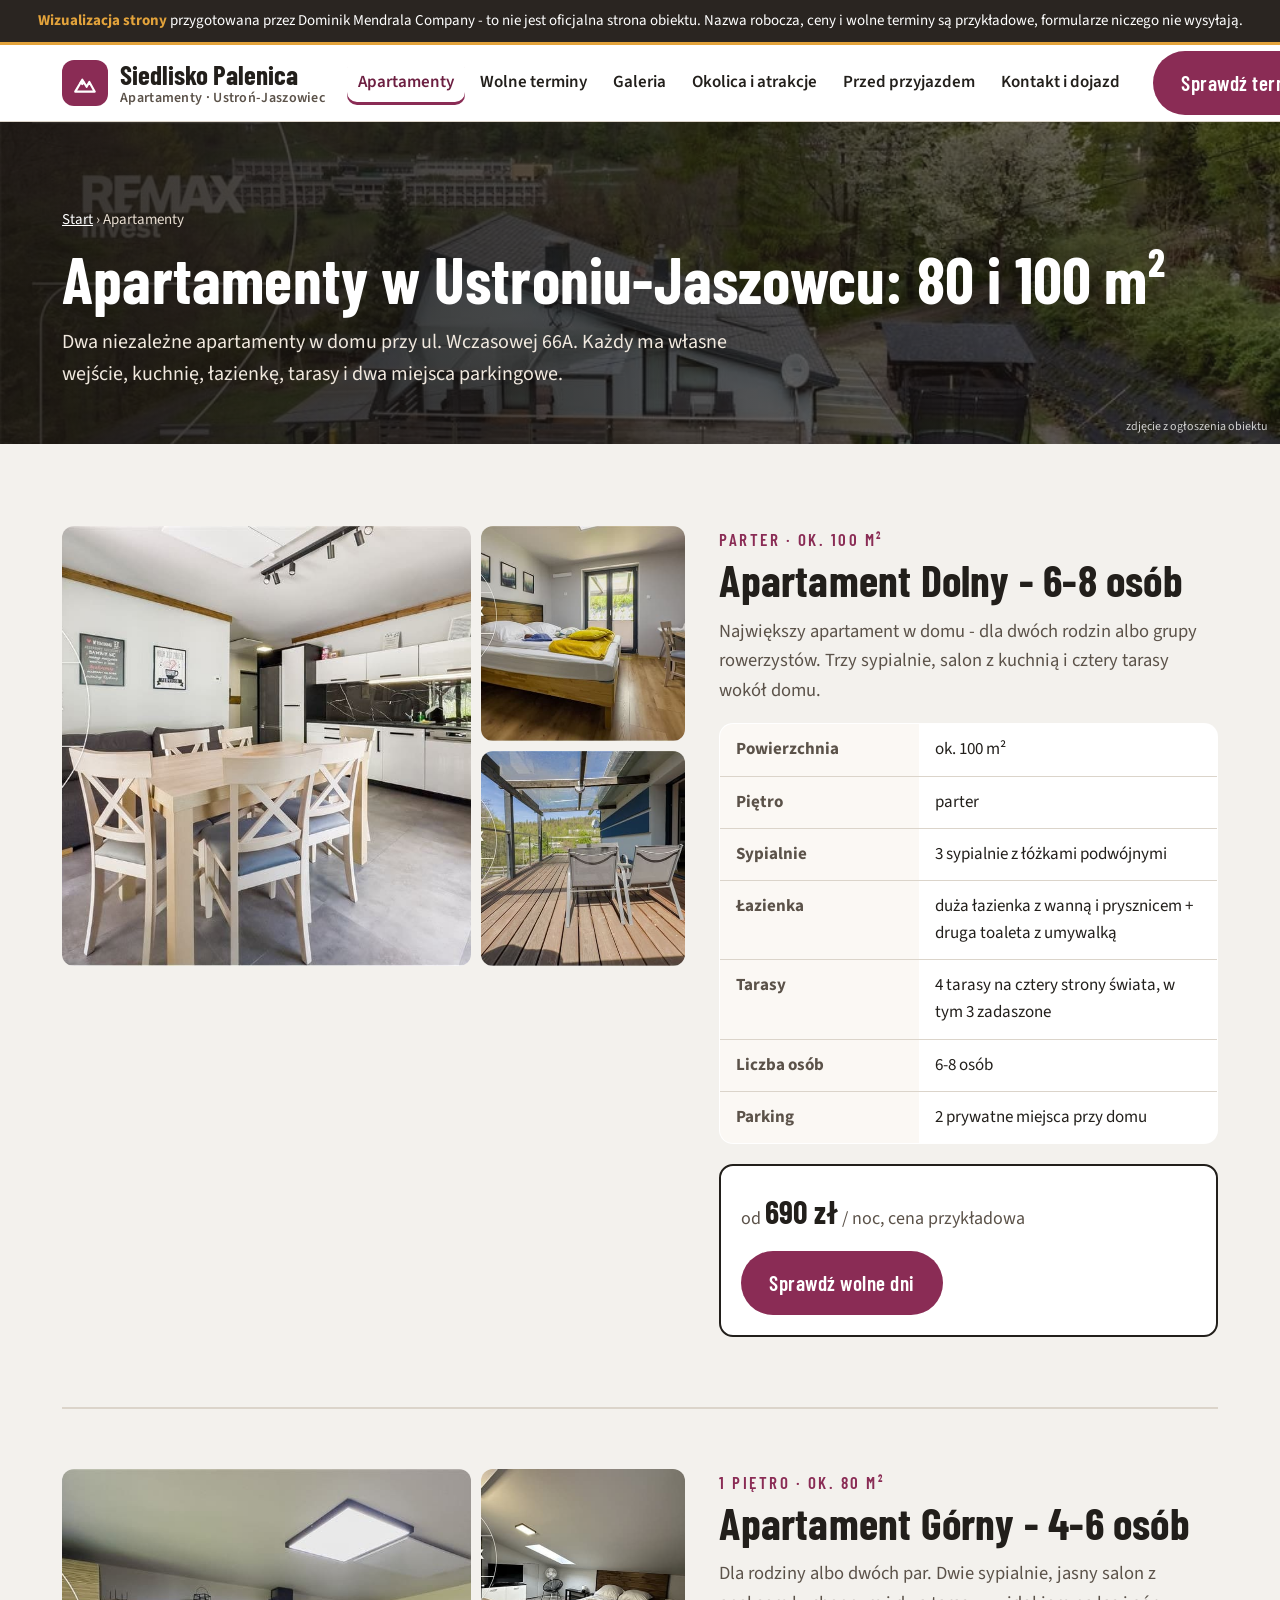
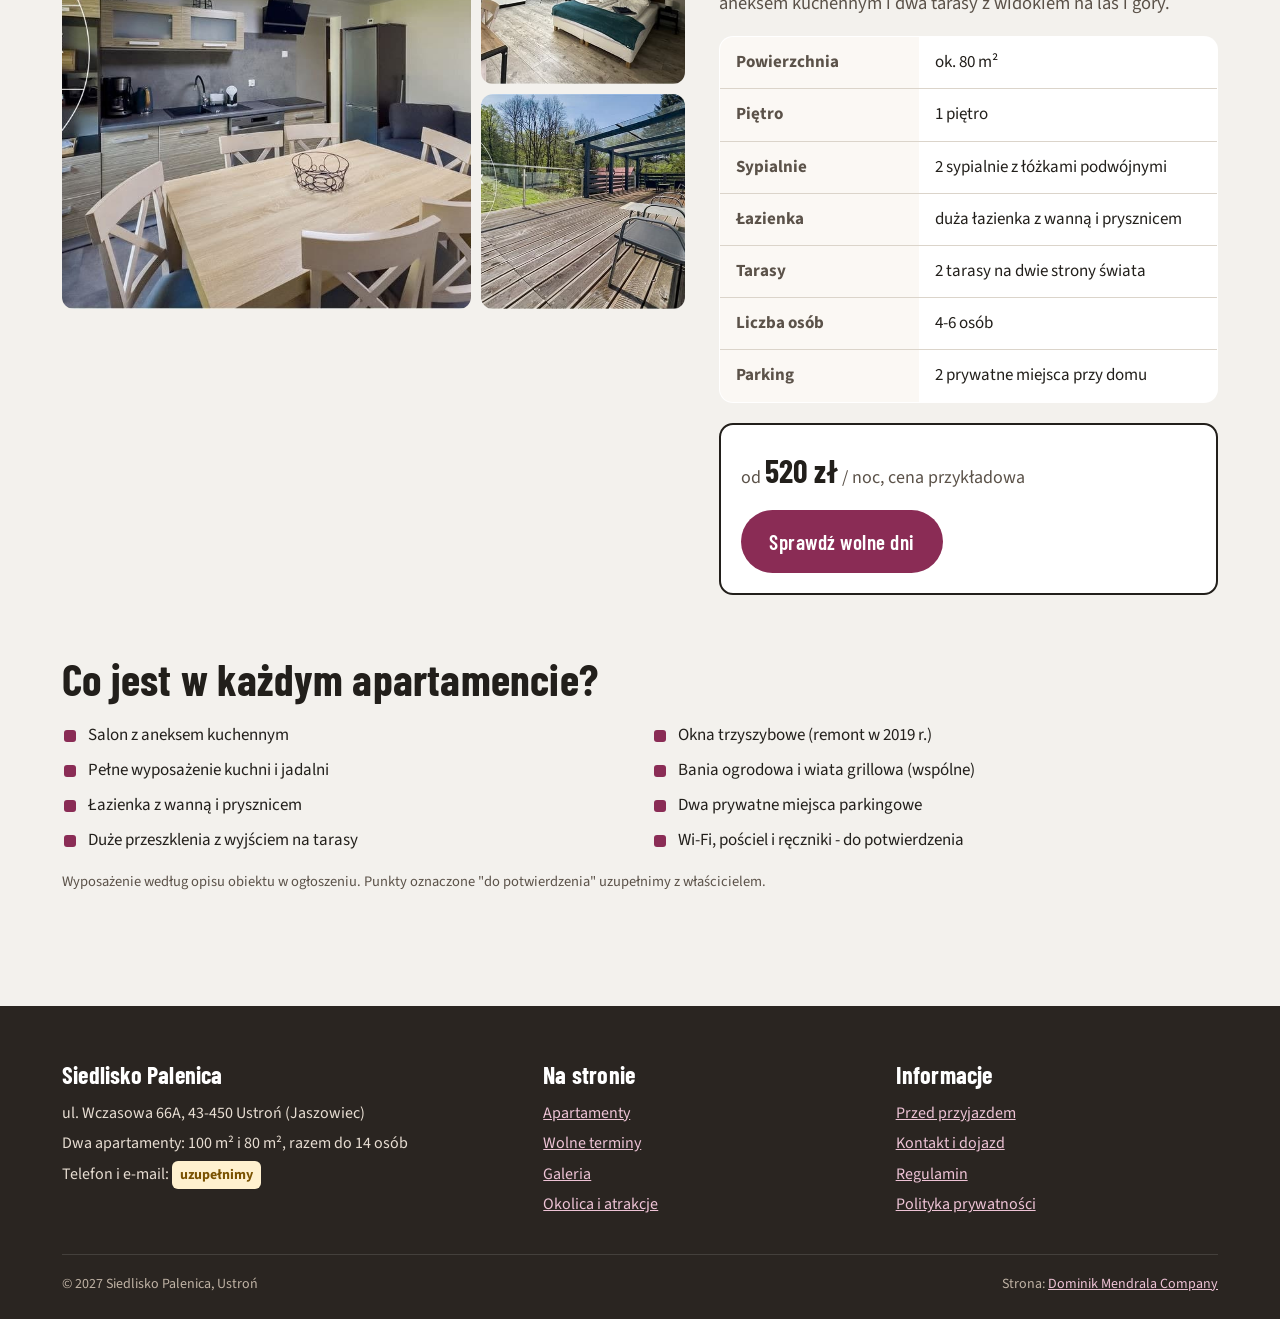
==== commit 04d9d6fd: "Kolor borówkowy zamiast rdzawego" ====
--- a/apartamenty/index.html
+++ b/apartamenty/index.html
@@ -9,7 +9,7 @@
 <link rel="preconnect" href="https://fonts.googleapis.com">
 <link rel="preconnect" href="https://fonts.gstatic.com" crossorigin>
 <link rel="stylesheet" href="https://fonts.googleapis.com/css2?family=Barlow+Condensed:wght@600;700&family=Source+Sans+3:wght@400;600;700&display=swap">
-<link rel="stylesheet" href="../assets/style.css?v=20261124c">
+<link rel="stylesheet" href="../assets/style.css?v=20261124d">
 </head>
 <body data-base="../" data-page="apartamenty">
 <div class="demo-bar"><span class="db-long"><b>Wizualizacja strony</b> przygotowana przez Dominik Mendrala Company - to nie jest oficjalna strona obiektu. Nazwa robocza, ceny i wolne terminy są przykładowe, formularze niczego nie wysyłają.</span><span class="db-short"><b>Próbka strony</b> - to nie jest oficjalna strona obiektu, ceny i terminy przykładowe</span></div>
@@ -92,6 +92,6 @@
   </div>
 </footer>
 <a class="btn btn-rust mobile-cta" href="../rezerwacja/">Sprawdź wolne terminy</a>
-<script src="../assets/app.js?v=20261124c"></script>
+<script src="../assets/app.js?v=20261124d"></script>
 </body>
 </html>
--- a/assets/style.css
+++ b/assets/style.css
@@ -1,7 +1,7 @@
-/* Wizualizacja - Siedlisko Palenica, Ustroń. Kolory: grafit, rdza, piasek. Czcionki: Barlow Condensed + Source Sans 3. */
+/* Wizualizacja - Siedlisko Palenica, Ustroń. Kolory: grafit, borówka, kamień. Czcionki: Barlow Condensed + Source Sans 3. */
 :root{
-  --ink:#221f1b; --muted:#5b5249; --rust:#b0431a; --rust-d:#8f3412; --sand:#f5eee5; --sand-2:#ece2d5;
-  --line:#ded2c3; --paper:#fff; --night:#2a2521; --amber:#e3a33b; --ok:#2f6b3a; --bad:#9b2c1c;
+  --ink:#221f1b; --muted:#5b5249; --rust:#8a2c55; --rust-d:#6c1f41; --sand:#f3f1ed; --sand-2:#e8e3dc;
+  --line:#dbd4ca; --paper:#fff; --night:#2a2521; --amber:#e3a33b; --ok:#2f6b3a; --bad:#9b2c1c;
   --r:14px; --shadow:0 10px 30px rgba(34,31,27,.12);
   --head:'Barlow Condensed',system-ui,sans-serif; --body:'Source Sans 3',system-ui,sans-serif;
 }
@@ -86,7 +86,7 @@
 .apt .from b{font-family:var(--head);font-size:30px}
 
 /* placeholder zdjęcia */
-.ph{width:100%;height:100%;min-height:200px;display:grid;place-items:center;text-align:center;padding:20px;background:repeating-linear-gradient(45deg,#e9dfd2,#e9dfd2 14px,#e3d7c8 14px,#e3d7c8 28px);color:var(--muted);font-weight:700;font-size:16px}
+.ph{width:100%;height:100%;min-height:200px;display:grid;place-items:center;text-align:center;padding:20px;background:repeating-linear-gradient(45deg,#ebe6df,#ebe6df 14px,#e4ded6 14px,#e4ded6 28px);color:var(--muted);font-weight:700;font-size:16px}
 .ph small{display:block;font-weight:600;font-size:14px}
 
 /* udogodnienia */
@@ -187,8 +187,8 @@
 .day.off,.day.past{background:#f3efea;color:#c5bab0;cursor:not-allowed}
 .day.empty{background:none}
 .day.start,.day.end{background:var(--rust);color:#fff}
-.day.start small,.day.end small{color:#ffe5d8}
-.day.in-range{background:#f6d5c4}
+.day.start small,.day.end small{color:#f9dce8}
+.day.in-range{background:#f1d2df}
 .legend{display:flex;flex-wrap:wrap;gap:16px;margin-top:14px;font-size:14px;color:var(--muted)}
 .legend i{display:inline-block;width:14px;height:14px;border-radius:4px;vertical-align:-2px;margin-right:6px}
 .summary{background:var(--paper);border:2px solid var(--ink);border-radius:var(--r);padding:20px;position:sticky;top:96px}
@@ -240,7 +240,7 @@
 footer{background:var(--night);color:#e7ddd2;padding:56px 0 24px;margin-top:40px}
 .foot{display:grid;grid-template-columns:1.4fr 1fr 1fr;gap:30px}
 footer h4{font-size:24px;color:#fff;margin-bottom:10px}
-footer a{color:#f2c9b6}
+footer a{color:#eec3d6}
 footer p{font-size:16px;line-height:1.9}
 .copy{display:flex;justify-content:space-between;gap:16px;flex-wrap:wrap;border-top:1px solid rgba(255,255,255,.12);margin-top:34px;padding-top:18px;font-size:14px;color:#bfb2a4}
 .mobile-cta{display:none}
